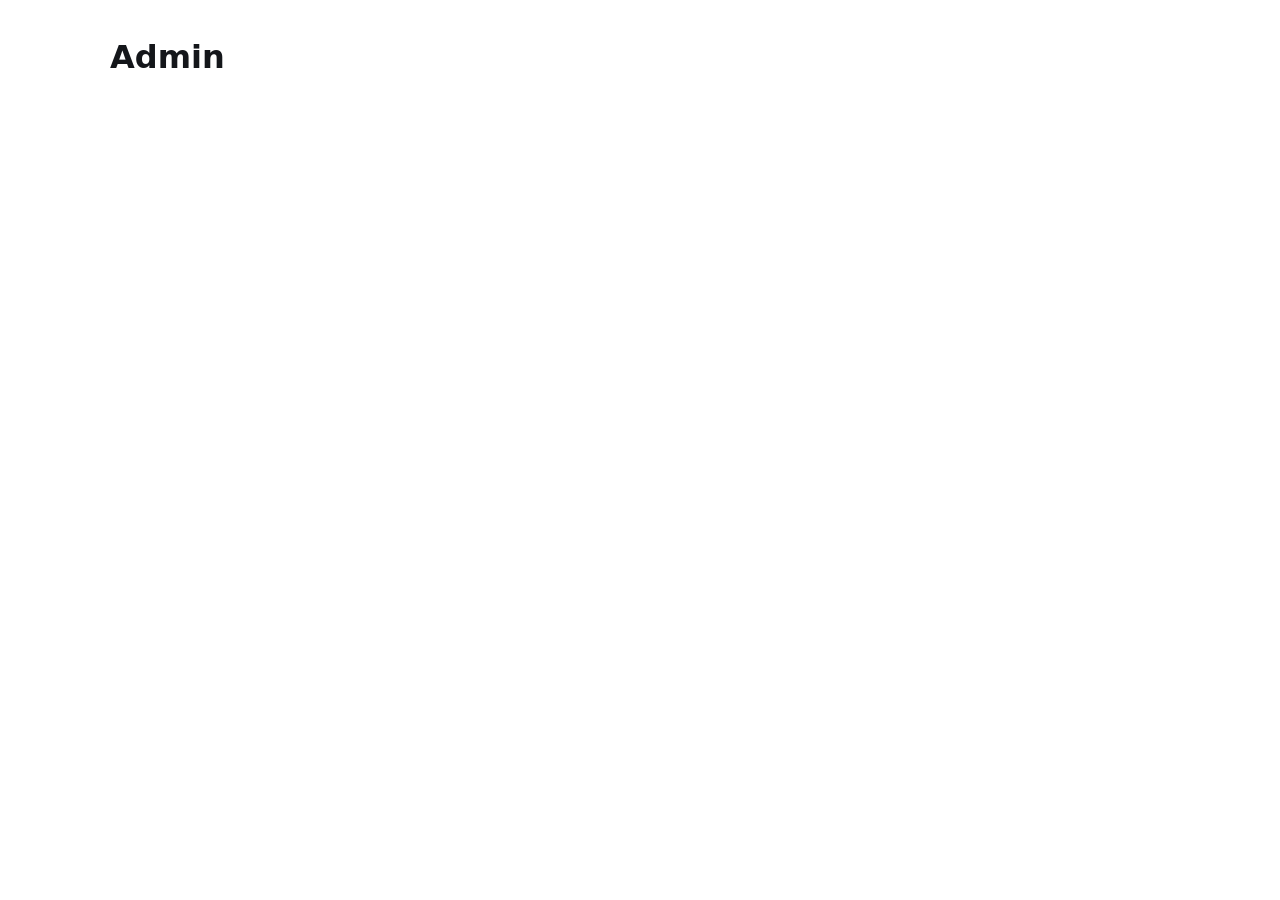
==== admin.html @ 27948952 "JHIE" ====
<!DOCTYPE html><html lang="en"><head><meta charset="UTF-8"><meta name="viewport" content="width=device-width, initial-scale=1.0"><meta name="robots" content="noindex,nofollow"><title>Admin</title><link rel="stylesheet" href="style.css"><link rel="stylesheet" href="extra.css"></head>
<body><main class="container admin"><h1>Admin</h1>
<form id="login" class="stacked-form" hidden><label>Email<input name="email" type="email" required></label><label>Password<input name="password" type="password" required></label><button class="btn">Sign in</button><p class="form-status" id="ls"></p></form>
<div id="panel" hidden><div class="tabs" id="tabs"></div><div id="view"></div><p><button class="btn btn-ghost" id="out">Sign out</button></p></div></main>
<script src="https://cdn.jsdelivr.net/npm/@supabase/supabase-js@2.45.4/dist/umd/supabase.min.js"></script><script src="config.js"></script><script src="app.js"></script><script src="admin.js"></script></body></html>
---- style.css ----
:root {
  --accent: #d31027;      /* red from your logo */
  --accent-dark: #a30c1d;
  --text: #14161a;
  --muted: #5b6472;
  --bg: #ffffff;
  --bg-alt: #f6f7f9;
  --border: #e6e8ec;
  --radius: 12px;
}

* { box-sizing: border-box; margin: 0; padding: 0; }

html { scroll-behavior: smooth; }

body {
  font-family: system-ui, -apple-system, "Segoe UI", Roboto, sans-serif;
  color: var(--text);
  background: var(--bg);
  line-height: 1.6;
  -webkit-font-smoothing: antialiased;
}

img { max-width: 100%; display: block; }

a { color: var(--accent); text-decoration: none; }
a:hover { text-decoration: underline; }

.container {
  max-width: 1100px;
  margin: 0 auto;
  padding: 0 1.25rem;
}

/* ---------- NAV ---------- */
.nav {
  position: sticky;
  top: 0;
  background: rgba(255,255,255,0.9);
  backdrop-filter: blur(8px);
  border-bottom: 1px solid var(--border);
  z-index: 10;
}

.nav-inner {
  display: flex;
  align-items: center;
  justify-content: space-between;
  padding: 0.85rem 1.25rem;
}

.logo {
  display: flex;
  align-items: center;
  gap: 0.6rem;
  color: var(--text);
  text-decoration: none;
  font-weight: 700;
}

.logo:hover { text-decoration: none; }

.logo-mark {
  width: 40px; height: 40px;
  display: grid;
  place-items: center;
  background: var(--accent);
  color: #fff;
  border-radius: 50%;
  font-size: 0.8rem;
  font-weight: 800;
  letter-spacing: 0.02em;
}

.logo-text { font-size: 1rem; }

.nav-links {
  display: flex;
  align-items: center;
  gap: 1.5rem;
  font-size: 0.95rem;
}

.nav-links a { color: var(--text); }
.nav-links .btn { color: #fff; }

/* ---------- BUTTONS ---------- */
.btn {
  display: inline-block;
  background: var(--accent);
  color: #fff;
  padding: 0.6rem 1.15rem;
  border-radius: 8px;
  font-weight: 600;
  text-decoration: none;
  border: none;
  cursor: pointer;
  font-size: 0.95rem;
  transition: background 0.15s ease, transform 0.15s ease;
}

.btn:hover {
  background: var(--accent-dark);
  text-decoration: none;
  transform: translateY(-1px);
}

.btn-large { padding: 0.85rem 1.6rem; font-size: 1rem; }

.btn-ghost {
  background: transparent;
  color: var(--text);
  border: 1px solid var(--border);
}

.btn-ghost:hover { background: var(--bg-alt); color: var(--text); }

/* ---------- HERO ---------- */
.hero {
  padding: 5rem 0 4.5rem;
  background: linear-gradient(180deg, #fff 0%, var(--bg-alt) 100%);
}

.eyebrow {
  display: inline-block;
  font-size: 0.8rem;
  font-weight: 600;
  text-transform: uppercase;
  letter-spacing: 0.08em;
  color: var(--accent);
  background: #fdecef;
  padding: 0.25rem 0.7rem;
  border-radius: 999px;
  margin-bottom: 1.25rem;
}

.hero h1 {
  font-size: clamp(2rem, 5vw, 3.4rem);
  line-height: 1.15;
  letter-spacing: -0.02em;
  margin-bottom: 1rem;
  max-width: 800px;
}

.lead {
  font-size: 1.15rem;
  color: var(--muted);
  max-width: 620px;
  margin-bottom: 2rem;
}

.hero-actions { display: flex; flex-wrap: wrap; gap: 0.75rem; }

/* ---------- SECTIONS ---------- */
.section { padding: 4.5rem 0; }
.section-alt { background: var(--bg-alt); }

.section h2 {
  font-size: clamp(1.6rem, 3vw, 2.2rem);
  letter-spacing: -0.01em;
  margin-bottom: 0.75rem;
}

.section-lead {
  color: var(--muted);
  max-width: 640px;
  margin-bottom: 2.5rem;
  font-size: 1.05rem;
}

/* ---------- STATS ---------- */
.stats {
  display: grid;
  grid-template-columns: repeat(auto-fit, minmax(160px, 1fr));
  gap: 1.25rem;
  margin-top: 1rem;
}

.stat {
  background: var(--bg-alt);
  border: 1px solid var(--border);
  border-radius: var(--radius);
  padding: 1.25rem;
  text-align: center;
}

.stat-num {
  font-size: 1.9rem;
  font-weight: 700;
  color: var(--accent);
  line-height: 1;
  margin-bottom: 0.4rem;
}

.stat-label {
  font-size: 0.9rem;
  color: var(--muted);
}

/* ---------- FEATURES ---------- */
.feature-grid {
  display: grid;
  grid-template-columns: repeat(auto-fit, minmax(240px, 1fr));
  gap: 1.25rem;
}

.feature {
  background: #fff;
  border: 1px solid var(--border);
  border-radius: var(--radius);
  padding: 1.5rem;
  transition: transform 0.15s ease, box-shadow 0.15s ease;
}

.feature:hover {
  transform: translateY(-3px);
  box-shadow: 0 10px 25px rgba(0,0,0,0.06);
}

.feature-icon {
  font-size: 1.8rem;
  margin-bottom: 0.75rem;
}

.feature h3 {
  font-size: 1.1rem;
  margin-bottom: 0.5rem;
}

.feature p {
  color: var(--muted);
  font-size: 0.95rem;
}

/* ---------- CTA ---------- */
.cta {
  background: var(--accent);
  color: #fff;
  padding: 4rem 0;
  text-align: center;
}

.cta h2 {
  font-size: clamp(1.6rem, 3vw, 2.2rem);
  margin-bottom: 0.75rem;
  letter-spacing: -0.01em;
}

.cta p {
  max-width: 560px;
  margin: 0 auto 1.75rem;
  opacity: 0.92;
}

.cta .btn {
  background: #fff;
  color: var(--accent);
}

.cta .btn:hover {
  background: #ffe9ec;
  color: var(--accent-dark);
}

/* ---------- CONTACT ---------- */
.contact-grid {
  display: grid;
  grid-template-columns: 1fr 1fr;
  gap: 3rem;
  align-items: start;
}

.contact-list {
  list-style: none;
  display: grid;
  gap: 1.1rem;
}

.contact-list li {
  border-top: 1px solid var(--border);
  padding-top: 1rem;
  font-size: 0.98rem;
}

.contact-list strong {
  display: block;
  font-size: 0.78rem;
  text-transform: uppercase;
  letter-spacing: 0.08em;
  color: var(--muted);
  margin-bottom: 0.2rem;
}

.contact-card {
  background: var(--bg-alt);
  border: 1px solid var(--border);
  border-radius: var(--radius);
  padding: 1.75rem;
}

.contact-card h3 { margin-bottom: 0.35rem; }
.muted { color: var(--muted); font-size: 0.92rem; }

.contact-card form {
  display: grid;
  gap: 0.75rem;
  margin-top: 1rem;
}

.contact-card label {
  font-size: 0.85rem;
  font-weight: 600;
  color: var(--muted);
}

.contact-card input,
.contact-card textarea {
  width: 100%;
  padding: 0.7rem 0.85rem;
  border: 1px solid var(--border);
  border-radius: 8px;
  font: inherit;
  background: #fff;
  resize: vertical;
}

.contact-card input:focus,
.contact-card textarea:focus {
  outline: 2px solid var(--accent);
  outline-offset: 1px;
  border-color: transparent;
}

.contact-card button { justify-self: start; }

/* ---------- FOOTER ---------- */
footer {
  border-top: 1px solid var(--border);
  padding: 2rem 0;
  font-size: 0.9rem;
  color: var(--muted);
}

.footer-inner {
  display: flex;
  justify-content: space-between;
  flex-wrap: wrap;
  gap: 0.75rem;
}

/* ---------- RESPONSIVE ---------- */
@media (max-width: 720px) {
  .nav-links a:not(.btn) { display: none; }
  .contact-grid { grid-template-columns: 1fr; gap: 2rem; }
  .hero { padding: 3.5rem 0 3rem; }
  .section { padding: 3rem 0; }
  .footer-inner { justify-content: center; text-align: center; }
}
---- extra.css ----
[hidden]{display:none!important}
.stacked-form{display:grid;gap:.75rem;max-width:520px}
.stacked-form label{font-size:.85rem;font-weight:600;color:var(--muted);display:grid;gap:.3rem}
.stacked-form input,.stacked-form textarea,.stacked-form select{width:100%;padding:.7rem .85rem;border:1px solid var(--border);border-radius:8px;font:inherit;background:#fff;color:var(--text)}
.stacked-form input:focus,.stacked-form textarea:focus,.stacked-form select:focus{outline:2px solid var(--accent);outline-offset:1px}
.stacked-form button{justify-self:start}
.contact-card .stacked-form{max-width:none}
.hp{position:absolute;left:-9999px;width:1px;height:1px;opacity:0}
.form-status{min-height:1.4em;font-size:.92rem;color:var(--muted)}
.amounts{display:flex;flex-wrap:wrap;gap:.5rem}
.banner{background:#e8f7ee;border:1px solid #b7e4c7;padding:.8rem 1rem;border-radius:8px;margin-bottom:1.25rem;max-width:520px}
.banner.bad{background:#fdecef;border-color:#f5b5bf}
.feature img{border-radius:8px;margin-bottom:.75rem;width:100%;max-height:180px;object-fit:cover}
.admin{padding:2rem 1.25rem}
.tabs{display:flex;flex-wrap:wrap;gap:.5rem;margin:1rem 0}
.scroll{overflow-x:auto}
table{border-collapse:collapse;width:100%;font-size:.9rem}
th,td{border-bottom:1px solid var(--border);padding:.5rem;text-align:left;vertical-align:top}
.admin .stacked-form{margin-bottom:2rem}
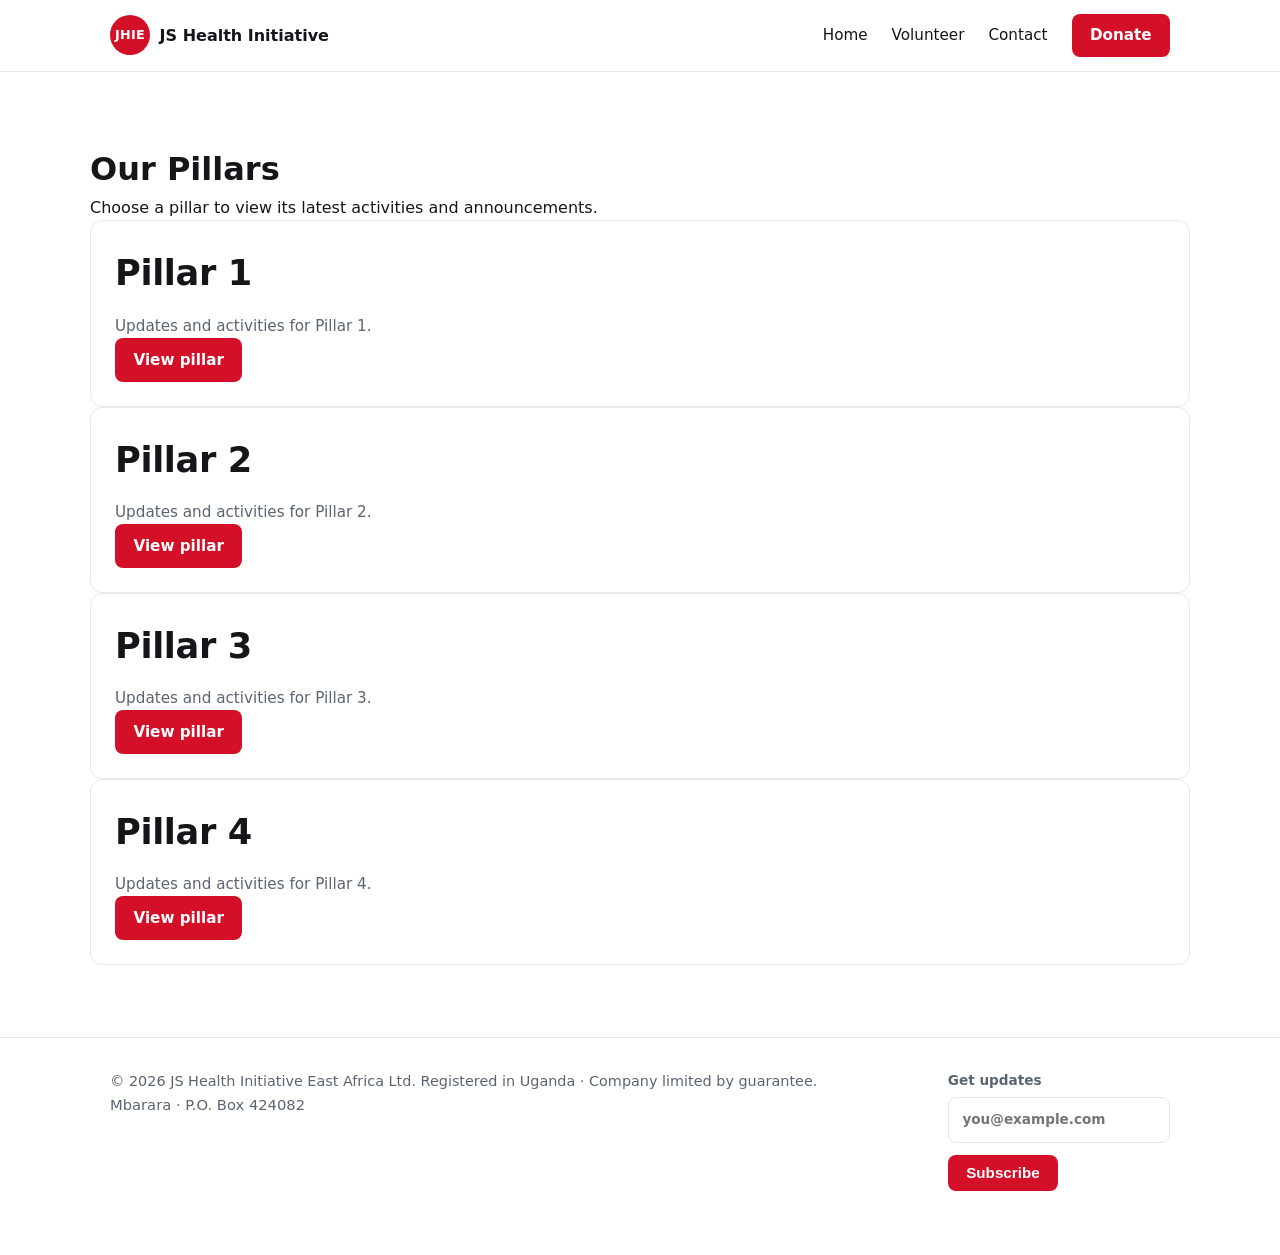
==== commit ee8a0f69: "Revise admin.html for new content and layout Updated the admin page to reflect new content and struc" ====
--- a/admin.html
+++ b/admin.html
@@ -1,5 +1,34 @@
-<!DOCTYPE html><html lang="en"><head><meta charset="UTF-8"><meta name="viewport" content="width=device-width, initial-scale=1.0"><meta name="robots" content="noindex,nofollow"><title>Admin</title><link rel="stylesheet" href="style.css"><link rel="stylesheet" href="extra.css"></head>
-<body><main class="container admin"><h1>Admin</h1>
-<form id="login" class="stacked-form" hidden><label>Email<input name="email" type="email" required></label><label>Password<input name="password" type="password" required></label><button class="btn">Sign in</button><p class="form-status" id="ls"></p></form>
-<div id="panel" hidden><div class="tabs" id="tabs"></div><div id="view"></div><p><button class="btn btn-ghost" id="out">Sign out</button></p></div></main>
-<script src="https://cdn.jsdelivr.net/npm/@supabase/supabase-js@2.45.4/dist/umd/supabase.min.js"></script><script src="config.js"></script><script src="app.js"></script><script src="admin.js"></script></body></html>
+<!DOCTYPE html>
+<html lang="en">
+<head>
+  <meta charset="UTF-8">
+  <meta name="viewport" content="width=device-width, initial-scale=1.0">
+  <meta name="robots" content="index,follow">
+  <title>Our Pillars | JS Health Initiative</title>
+  <link rel="stylesheet" href="style.css">
+  <link rel="stylesheet" href="extra.css">
+</head>
+<body>
+  <div id="nav"></div>
+  <main class="container section">
+    <h1>Our Pillars</h1>
+    <p>Choose a pillar to view its latest activities and announcements.</p>
+    <div class="features" id="pillar-list"></div>
+  </main>
+  <div id="foot"></div>
+  <script>
+    // Keep these slugs and names in sync with PILLARS in admin.js and pillar.html.
+    const PILLARS = [
+      { slug: "pillar-1", name: "Pillar 1", description: "Updates and activities for Pillar 1." },
+      { slug: "pillar-2", name: "Pillar 2", description: "Updates and activities for Pillar 2." },
+      { slug: "pillar-3", name: "Pillar 3", description: "Updates and activities for Pillar 3." },
+      { slug: "pillar-4", name: "Pillar 4", description: "Updates and activities for Pillar 4." }
+    ];
+    document.getElementById("pillar-list").innerHTML = PILLARS.map(p =>
+      `<article class="feature"><h2>${p.name}</h2><p>${p.description}</p><a class="btn" href="pillar.html?pillar=${encodeURIComponent(p.slug)}">View pillar</a></article>`
+    ).join("");
+  </script>
+  <script src="config.js"></script>
+  <script src="app.js"></script>
+</body>
+</html>
